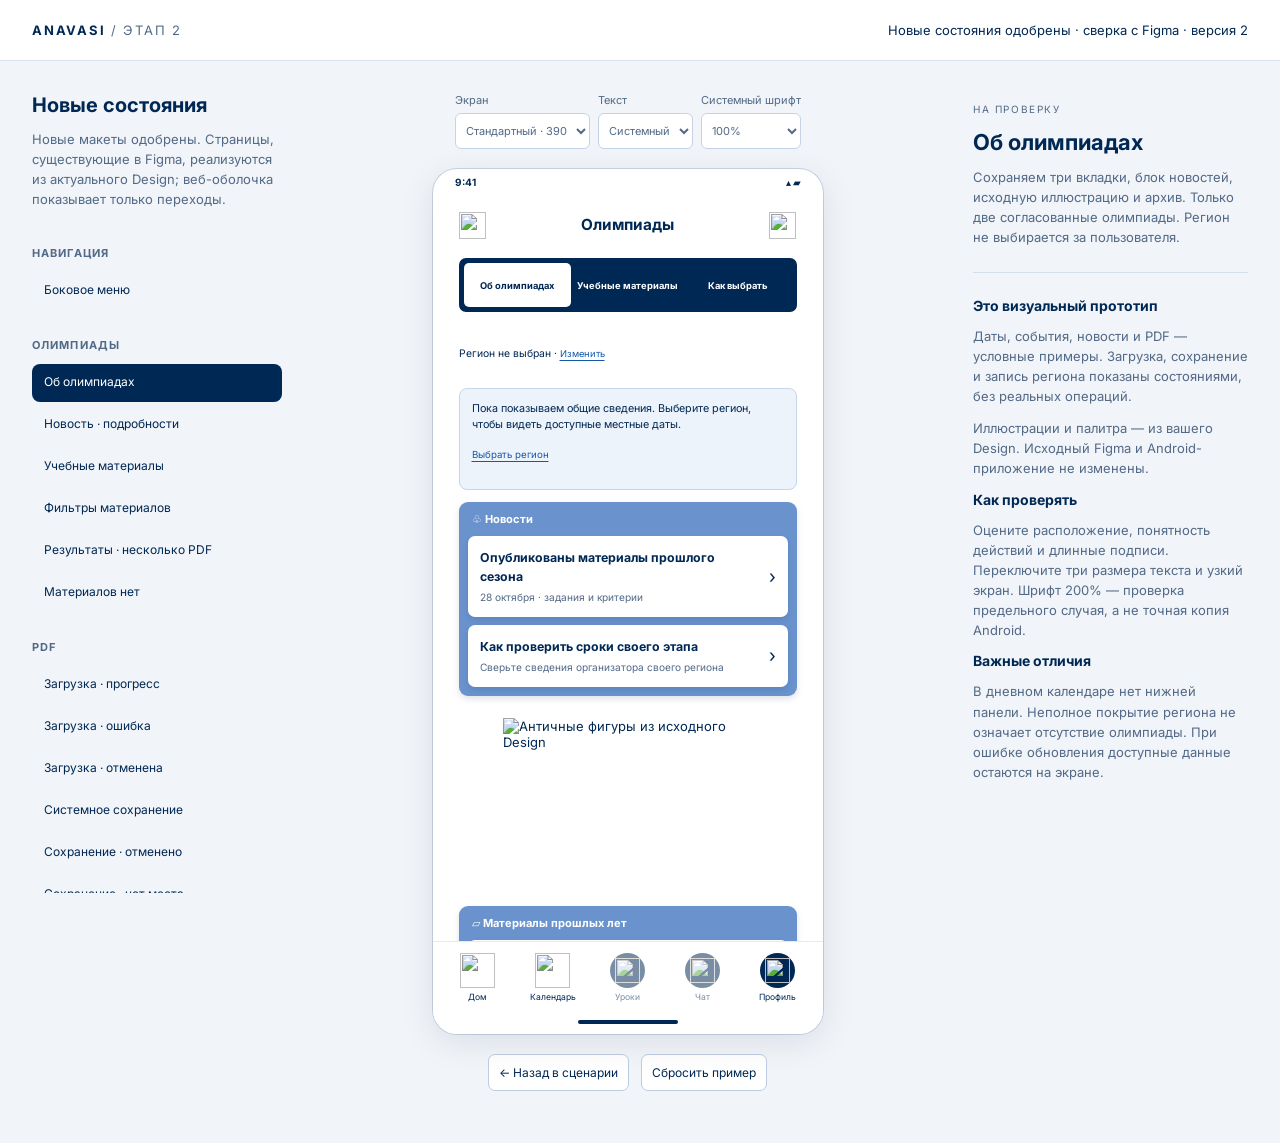
==== index.html @ b44b0d83 "Publish Anavasi Stage 2 design review prototype" ====
<!DOCTYPE html>
<html lang="ru">
<head>
  <meta charset="utf-8">
  <meta name="viewport" content="width=device-width,initial-scale=1">
  <title>Anavasi — макеты этапа 2</title>
  <link rel="stylesheet" href="styles.css">
  <script src="prototype.js" defer></script>
</head>
<body>
  <header class="review-header"><strong>ANAVASI <span>/ ЭТАП 2</span></strong><span>Новые состояния одобрены · сверка с Figma · версия 2</span></header>
  <main class="workbench">
    <aside class="scenarios"><h1>Новые состояния</h1><p>Новые макеты одобрены. Страницы, существующие в Figma, реализуются из актуального Design; веб-оболочка показывает только переходы.</p><nav id="scenarios" aria-label="Сценарии макетов"></nav></aside>
    <section class="preview" aria-label="Предпросмотр">
      <div class="controls">
        <label>Экран<select id="width"><option value="390">Стандартный · 390</option><option value="320">Узкий · 320</option></select></label>
        <label>Текст<select id="text"><option value="1">Системный</option><option value="1.15">Средний</option><option value="1.3">Большой</option></select></label>
        <label>Системный шрифт<select id="system"><option value="1">100%</option><option value="1.3">130%</option><option value="2">200%</option></select></label>
      </div>
      <div class="phone" id="phone"><div class="statusbar" aria-hidden="true"><span>9:41</span><span>▴ ▰</span></div><div id="screen"></div><div class="systembar" aria-hidden="true"><i></i></div></div>
      <div class="preview-actions"><button id="back">← Назад в сценарии</button><button id="reset">Сбросить пример</button></div>
    </section>
    <aside class="review-notes"><div class="eyebrow">НА ПРОВЕРКУ</div><h2 id="scenario-title"></h2><p id="scenario-note"></p><div class="divider"></div><h3>Это визуальный прототип</h3><p>Даты, события, новости и PDF — условные примеры. Загрузка, сохранение и запись региона показаны состояниями, без реальных операций.</p><p>Иллюстрации и палитра — из вашего Design. Исходный Figma и Android-приложение не изменены.</p><h3>Как проверять</h3><p>Оцените расположение, понятность действий и длинные подписи. Переключите три размера текста и узкий экран. Шрифт 200% — проверка предельного случая, а не точная копия Android.</p><p id="review-warning" role="status"></p><h3>Важные отличия</h3><p>В дневном календаре нет нижней панели. Неполное покрытие региона не означает отсутствие олимпиады. При ошибке обновления доступные данные остаются на экране.</p></aside>
  </main>
</body>
</html>
---- styles.css ----
@font-face{font-family:Inter;src:url('assets/inter.ttf') format('truetype');font-weight:100 900;font-display:swap}
.phone .profile-row.region-row{display:grid;grid-template-columns:29px minmax(44px,1fr) minmax(0,1.15fr) 9px;align-items:center;gap:9px;min-height:39px;padding:5px 0}.phone .region-row .region-value{max-width:none;text-align:right;margin:0;font-size:.78em;line-height:1.3;color:var(--muted);overflow-wrap:anywhere}.phone .region-map-circle{width:29px;height:29px;border-radius:50%;background:var(--navy);display:grid;place-items:center}.phone .region-map-circle img{width:auto;height:auto;background:none;border-radius:0;padding:0;transform:scale(1.6)}
.phone .figma-news-panel,.phone .figma-archive-panel{position:relative;isolation:isolate;overflow:hidden}.figma-news-panel:before,.figma-archive-panel:before{content:'';position:absolute;inset:0;z-index:-1;background-position:center;background-size:cover;opacity:.30;pointer-events:none}.figma-news-panel:before{background-image:url('assets/olympiads-news-mosaic.png')}.figma-archive-panel:before{background-image:url('assets/olympiads-archive-mosaic.png')}.phone .event-card.conduct{background-image:url('assets/daily-card-mosaic.png'),url('assets/daily-card-base.png');background-position:center;background-size:cover,100% 100%;border-radius:8px;box-shadow:none}
.phone .app-header .home-heading{font-size:1.8em;overflow-wrap:anywhere}.notice .text-link{display:block}.home-main .home-subtitle{margin-top:-4px}
.phone .profile-row>span,.phone .region-option>span{min-width:0;overflow-wrap:anywhere}.phone .profile-identity>div:last-child{min-width:0;overflow-wrap:anywhere}.phone .modal,.phone .app-main{overflow-wrap:anywhere}
#phone{--fit:1;--font:calc(var(--text)*var(--system)*var(--fit))}
.phone .profile-main,.phone .home-main{overflow:hidden}
.scenarios{position:sticky;top:16px;max-height:calc(100vh - 100px);overflow:auto;align-self:start}
.phone .modal-layer{font-size:calc(13px * var(--text) * var(--actual-system,1))}
:root{font-family:Inter,Arial,sans-serif;color:#002854;background:#f1f4f8;font-synthesis:none;--navy:#002854;--blue:#6a93ce;--light:#e5edf8;--muted:#526987;--shadow:0 3px 6px #00285422}
*{box-sizing:border-box}body{margin:0}button,input,select,a{-webkit-tap-highlight-color:transparent}button,input,select{font:inherit;color:inherit}button,a,select{touch-action:manipulation}button{cursor:pointer;border:0;background:none}button:disabled{cursor:default;opacity:.52}button:focus-visible,a:focus-visible,input:focus-visible,select:focus-visible{outline:3px solid #2162b5;outline-offset:2px}a{color:#1458a9}p{line-height:1.55}h1,h2,h3,p{margin:0 0 12px}h1{font-size:20px}h2{font-size:22px}h3{font-size:14px}.review-header{display:flex;justify-content:space-between;gap:20px;align-items:center;padding:22px 32px;border-bottom:1px solid #d9e1eb;background:white;font-size:13px}.review-header strong{letter-spacing:.14em}.review-header strong span{font-weight:400;color:var(--muted)}.workbench{max-width:1460px;margin:auto;display:grid;grid-template-columns:250px minmax(420px,1fr) 275px;gap:28px;padding:32px}.scenarios>p,.review-notes p{font-size:13px;color:var(--muted)}.scenarios nav{display:flex;flex-direction:column;gap:4px}.scenarios h3{margin:24px 0 8px;font-size:11px;text-transform:uppercase;letter-spacing:.1em;color:var(--muted)}.scenario-link{text-align:left;min-height:38px;padding:9px 12px;border-radius:8px;font-size:12px;line-height:1.4}.scenario-link[aria-current=true]{background:var(--navy);color:white}.scenario-link:hover{background:#dbe6f4}.scenario-link[aria-current=true]:hover{background:var(--navy)}.preview{min-width:0}.controls{display:flex;flex-wrap:wrap;gap:8px;justify-content:center;margin-bottom:20px;font-size:11px}.controls label{display:flex;flex-direction:column;gap:6px;color:var(--muted)}select{padding:9px 6px;border:1px solid #c6d3e4;border-radius:6px;background:white;max-width:165px}.phone{--text:1;--system:1;--font:calc(var(--text)*var(--system));width:390px;max-width:100%;height:865px;border-radius:24px;background:white;box-shadow:0 8px 35px #00285419,0 0 0 1px #c7d2e1;overflow:hidden;margin:0 auto;display:flex;flex-direction:column;font-size:calc(13px*var(--font));position:relative}.statusbar{height:24px;flex-shrink:0;display:flex;justify-content:space-between;padding:7px 22px 0;font-size:10px;font-weight:700}.systembar{height:24px;display:flex;align-items:center;justify-content:center;flex-shrink:0;background:white;z-index:5}.systembar i{width:100px;height:4px;background:#002854;border-radius:5px}#screen{flex:1;min-height:0;position:relative;display:flex;flex-direction:column;overflow:hidden}.app-header{min-height:65px;display:grid;grid-template-columns:48px 1fr 48px;align-items:center;padding:0 16px;flex-shrink:0;gap:4px}.app-header h2{font-size:1.18em;text-align:center;margin:0;line-height:1.2}.icon-button{width:48px;height:48px;display:flex;justify-content:center;align-items:center;flex-shrink:0}.icon-button img{width:27px;height:27px;object-fit:contain}.icon-disc{border-radius:50%;background:var(--navy);color:white;width:27px;height:27px;display:grid;place-items:center;font-size:18px}.app-main{flex:1;min-height:0;overflow:auto;padding:0 26px 16px;scrollbar-width:thin;overscroll-behavior:contain}.app-main h3{font-size:1em;margin:16px 0 9px}.app-main p{line-height:1.45}.app-main small{font-size:.78em;line-height:1.45;display:block;color:var(--muted)}.nav-bottom{flex-shrink:0;display:grid;grid-template-columns:repeat(5,1fr);border-top:1px solid #e4eaf1;padding:7px 8px 4px;background:white}.nav-bottom button{min-height:57px;font-size:.66em;display:flex;align-items:center;justify-content:center;flex-direction:column;gap:4px;padding:0 1px;overflow-wrap:anywhere}.nav-bottom img{width:35px;height:35px;object-fit:contain}.nav-bottom .nav-disc{width:35px;height:35px;border-radius:50%;background:var(--navy);display:grid;place-items:center}.nav-bottom .nav-disc img{width:25px;height:25px}.nav-bottom button[aria-current=page]{font-weight:700}.tabs{display:grid;grid-template-columns:repeat(3,minmax(0,1fr));background:var(--navy);padding:5px;border-radius:7px;gap:3px;margin:0 0 20px}.tabs button{color:white;min-height:44px;font-size:.72em;font-weight:700;padding:5px 3px;overflow-wrap:anywhere;border-radius:5px}.tabs button[aria-selected=true]{background:white;color:var(--navy)}.region-context{margin-bottom:12px;font-size:.8em;line-height:1.4}.text-link{color:#1458a9;text-decoration:underline;text-underline-offset:3px;min-height:44px;padding:6px 0;text-align:left;font-size:.9em}.panel{background:var(--blue);border-radius:9px;padding:9px;box-shadow:var(--shadow);margin:12px 0 18px}.panel-title{color:white;font-weight:700;font-size:.85em;margin:1px 4px 10px}.white-card{background:white;border-radius:7px;padding:12px;box-shadow:var(--shadow);margin-bottom:8px;line-height:1.4}.white-card:last-child{margin-bottom:0}.card-button{width:100%;text-align:left;min-height:52px;display:flex;justify-content:space-between;align-items:center;gap:10px}.card-button strong{font-size:.95em}.card-button small{margin-top:5px}.chevron{font-size:1.4em;flex-shrink:0}.art{display:block;object-fit:contain;max-width:100%;margin:22px auto}.olympiads-art{width:250px;aspect-ratio:156.393/104.04}.daily-art{width:300px;aspect-ratio:187/91}.notice{background:#edf3fb;border:1px solid #c4d5ec;border-radius:8px;padding:12px;margin:10px 0;font-size:.83em;line-height:1.5}.notice.error{border-color:#d7b6b3;background:#fff5f3;color:#8b2b24}.notice.success{background:#edf4f0;border-color:#b7d2c2}.notice p:last-child{margin-bottom:0}.primary,.secondary{border-radius:8px;min-height:48px;padding:11px 16px;font-weight:700;line-height:1.4;font-size:.92em;display:flex;align-items:center;justify-content:center;text-align:center;text-decoration:none;gap:8px;width:100%;margin-top:10px}.primary{background:var(--navy);color:white}.secondary{background:white;color:var(--navy);border:1px solid var(--blue)}.pill{border-radius:10px;background:var(--light);padding:4px 7px;font-size:.72em;font-weight:500;white-space:nowrap}.subtle{color:var(--muted)}.form-field{display:flex;flex-direction:column;gap:6px;margin:16px 0}.form-field select,.form-field input{font:inherit;max-width:100%;width:100%;min-height:48px;background:white;border:1px solid #99b0ce;border-radius:8px;padding:10px}.form-field label{font-size:.88em;font-weight:700}.file-kind{font-size:.7em;letter-spacing:.02em;color:var(--muted);margin-bottom:6px}.file-card{margin:12px 0;border:1px solid #d4dfed}.file-card strong{display:block}.file-card small{margin:8px 0}.guidance p,.guidance li{font-size:.94em;line-height:1.55}.guidance li{margin-bottom:9px}.guidance ol{padding-left:24px}.guidance h3{margin-top:22px}.modal-layer{position:absolute;inset:0;background:#00285466;z-index:10;display:flex;align-items:center;justify-content:center;padding:18px}.modal-layer.drawer-layer{justify-content:flex-start;padding:0}.modal{max-height:100%;overflow:auto;width:100%;background:white;border-radius:18px;box-shadow:0 12px 40px #00162c33;padding:20px;overscroll-behavior:contain}.modal h2{font-size:1.22em;line-height:1.3;margin:0}.modal h3{font-size:1em}.modal p{font-size:.92em}.modal-head{display:flex;justify-content:space-between;align-items:center;gap:8px;margin-bottom:16px}.modal-head .icon-button{margin:-12px -14px -12px 0}.modal small{font-size:.78em;color:var(--muted);display:block;line-height:1.5}.drawer{align-self:stretch;max-width:86%;border-radius:0 20px 20px 0;padding:20px 18px;animation:slide-in .18s ease-out;display:flex;flex-direction:column}.drawer .drawer-items{display:flex;flex-direction:column;gap:8px;margin-top:20px}.drawer-items button{border-radius:9px;min-height:52px;display:flex;justify-content:space-between;align-items:center;padding:12px;text-align:left;font-weight:700}.drawer-items .active{background:var(--navy);color:white}.drawer footer{margin-top:auto;padding-top:25px;font-size:.8em;line-height:1.6;color:var(--muted)}@keyframes slide-in{from{transform:translateX(-100%)}to{transform:translateX(0)}}@media(prefers-reduced-motion:reduce){*,*::before,*::after{animation:none!important;transition:none!important;scroll-behavior:auto!important}}.region-search{display:block;width:100%;font:inherit;border:1px solid #95afcf;border-radius:8px;padding:12px;min-height:48px;margin:15px 0}.region-option{border-bottom:1px solid #e3eaf4;min-height:55px;width:100%;padding:12px 0;display:flex;align-items:center;text-align:left;gap:10px}.region-option span{flex:1}.region-option small{margin-top:5px}.region-option b{font-size:1.2em}.profile-main{position:relative;background-image:url('../../../app/src/main/res/drawable-nodpi/figma_profile_art.png');background-size:100% auto;background-repeat:no-repeat;background-position:center 160px}.profile-group{background:#fffffff0;border-radius:19px;box-shadow:var(--shadow);padding:6px 12px;margin-bottom:15px}.profile-row{width:100%;display:flex;align-items:center;gap:10px;text-align:left;min-height:39px;font-size:.9em;padding:5px 0}.profile-row img{width:29px;height:29px;object-fit:contain;background:var(--navy);border-radius:50%;padding:4px}.profile-row>span{flex:1}.profile-row small{font-size:.78em;max-width:85px;text-align:right}.profile-row.region-row{padding:9px 0;align-items:flex-start}.profile-row.region-row small{max-width:none;text-align:left;display:block;margin-top:5px;color:#1458a9;font-size:.85em}.profile-identity{display:flex;gap:16px;align-items:center;min-height:74px;font-size:.9em}.avatar{width:46px;height:46px;background:var(--navy);border-radius:50%;display:grid;place-items:center;flex-shrink:0}.avatar img{width:27px}.profile-identity small{margin-top:5px;font-size:.8em}.toggle{height:15px;width:29px;background:#1a70cd;border-radius:20px;display:block;opacity:.5}.toggle:after{content:'';display:block;height:13px;width:13px;border-radius:50%;background:white;margin:1px 0 0 15px}.calendar-head{display:flex;align-items:center;gap:2px;margin-bottom:10px}.calendar-title{flex:1;text-align:left;font-size:1em;font-weight:700;min-height:48px;padding:0}.month-title{line-height:1.3}.calendar-grid{display:grid;grid-template-columns:repeat(7,minmax(0,1fr));gap:2px}.weekday{text-align:center;font-size:.78em;padding:5px 0 8px}.day-cell{min-width:0;aspect-ratio:1;min-height:40px;display:flex;align-items:center;justify-content:center;padding:2px;font-size:.9em}.day-circle{width:100%;max-width:35px;aspect-ratio:1;border-radius:50%;border:1px solid var(--blue);display:grid;place-items:center;color:var(--blue);font-weight:700}.day-circle.light{background:var(--blue);color:white}.day-circle.dark{background:var(--navy);border-color:var(--navy);color:white}.day-circle.today{outline:2px dotted var(--navy);outline-offset:2px}.calendar-legend{display:flex;flex-wrap:wrap;gap:8px 12px;font-size:.7em;margin:16px 0}.calendar-legend span{display:flex;align-items:center;gap:5px}.dot{width:10px;height:10px;border:1px solid var(--blue);border-radius:50%;display:inline-block;flex-shrink:0}.dot.light{background:var(--blue)}.dot.dark{background:var(--navy);border-color:var(--navy)}.dot.today{border:2px dotted var(--navy)}.monthly-list{position:relative;isolation:isolate;padding-top:12px}.monthly-list:before{content:'';position:absolute;inset:0;z-index:-1;background:url('assets/monthly-art.png') center/contain no-repeat;opacity:.23}.event-card{padding:15px;background:white;border-radius:12px;box-shadow:var(--shadow);margin:14px 0;line-height:1.4}.event-card.conduct{background:var(--blue);color:white}.event-card small{color:inherit;margin-bottom:7px;opacity:.85}.event-card strong{display:block;font-size:.97em}.event-card p{font-size:.86em;margin:8px 0}.event-card a{color:inherit;font-size:.85em;display:inline-flex;align-items:center;min-height:44px}.event-time{font-weight:700;font-size:.82em;margin-bottom:8px}.week-strip{display:grid;grid-template-columns:repeat(7,minmax(0,1fr));gap:1px}.week-strip button{min-height:60px;padding:5px 0;font-size:.85em;border-radius:8px}.week-strip small{font-size:.8em;display:block;margin-bottom:5px;color:inherit}.week-strip .selected{background:var(--navy);color:white}.empty{padding:20px 10px;text-align:center;font-size:.95em;line-height:1.5}.progress{height:7px;background:#dfe8f5;border-radius:10px;overflow:hidden;margin:18px 0}.progress i{display:block;width:42%;height:100%;background:var(--navy)}.system-sheet{background:#f3f6fc;color:#22324a}.system-sheet input{width:100%;font:inherit;padding:12px;border:1px solid #8095af;border-radius:7px;margin:15px 0}.system-sheet small{color:#51617b}.home-main{padding-top:0}.home-greeting{text-align:center;margin:0;font-size:1.95em;font-weight:700;line-height:1.2}.home-subtitle{text-align:center;font-size:.62em;margin-top:4px}.home-main .maze{width:100%;height:auto;aspect-ratio:211/113;object-fit:cover;border-radius:23px;display:block;margin:15px 0 20px}.home-actions{display:grid;grid-template-columns:2.18fr 1fr;gap:8px;margin-bottom:25px}.home-actions button{border-radius:15px;font-size:.8em;min-height:44px;padding:8px;font-weight:700}.home-actions button:first-child{background:var(--blue);color:white}.home-actions button:last-child{border:1px solid var(--blue);color:var(--blue)}.home-middle{display:grid;grid-template-columns:2.18fr 1fr;gap:8px;margin-bottom:24px;align-items:start}.mini-calendar{border-radius:15px;box-shadow:var(--shadow);padding:8px;background:white;position:relative;isolation:isolate}.mini-calendar:before{content:'';position:absolute;inset:20px 0 0;background:url('../../../app/src/main/res/drawable-nodpi/figma_calendar_texture.png') center/cover;opacity:.17;z-index:-1;border-radius:15px}.mini-calendar .calendar-head{gap:0;margin-bottom:2px}.mini-calendar .calendar-title{font-size:.74em}.mini-calendar .icon-button{width:30px;min-width:30px;height:38px}.mini-calendar .calendar-grid{gap:1px}.mini-calendar .weekday{font-size:.65em;padding-bottom:3px}.mini-calendar .day-cell{min-height:24px;font-size:.68em;padding:2px}.mini-calendar .day-circle{max-width:24px}.mini-calendar .day-circle.today{outline-offset:0;outline-width:1.5px}.home-side .streak{background:var(--blue);border-radius:8px;padding:8px;color:white;font-size:.65em;line-height:1.6;box-shadow:var(--shadow)}.home-side img{width:122%;max-width:none;object-fit:contain;margin-left:-12%;margin-top:8px;opacity:.6}.home-reminder{width:100%;min-height:44px;background:var(--blue);border-radius:14px;color:white;padding:10px;text-align:left;font-size:.77em;box-shadow:var(--shadow)}.preview-actions{display:flex;gap:12px;justify-content:center;margin:20px 0;font-size:12px}.preview-actions button{padding:10px;border:1px solid #bdcce0;border-radius:7px;background:white}.eyebrow{font-size:10px;letter-spacing:.16em;color:var(--muted);margin-bottom:14px}.review-notes{padding:10px 0}.divider{height:1px;background:#d5dfec;margin:24px 0}#review-warning{color:#93401b}#review-warning:empty{display:none}.scenario-state{margin:12px 0}.preview-actions button:hover{background:#e1eaf6}
@media(max-width:1150px){.workbench{grid-template-columns:210px minmax(390px,1fr);gap:20px;padding:24px}.review-notes{grid-column:1/-1;max-width:750px}.review-notes h2{font-size:20px}}@media(max-width:700px){.review-header{padding:16px;flex-wrap:wrap;gap:8px}.workbench{display:flex;flex-direction:column;padding:16px 10px}.scenarios nav{display:grid;grid-template-columns:1fr 1fr;max-height:200px;overflow:auto}.scenarios h3{grid-column:1/-1;margin-top:12px}.preview{width:100%}.controls{gap:6px}.controls select{max-width:122px;font-size:11px}.review-notes{padding:12px}.phone{border-radius:18px}}
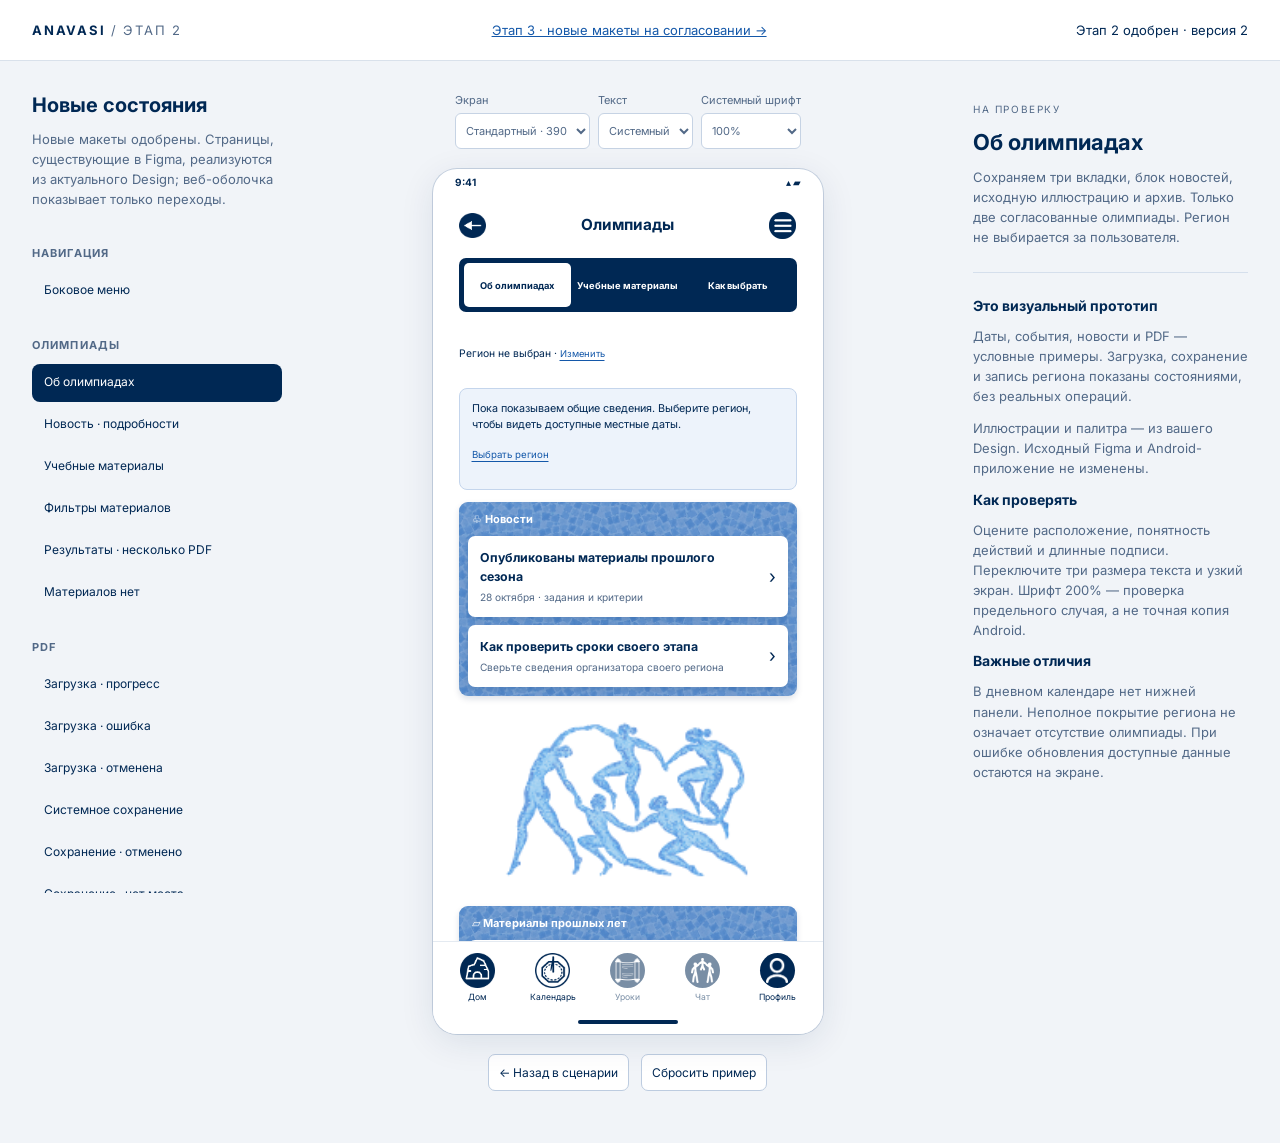
==== commit 42cc9b5f: "design: add Stage 3 revision 1 for owner review Publish 74 proposed local-learning states with Figma" ====
--- a/index.html
+++ b/index.html
@@ -8,7 +8,7 @@
   <script src="prototype.js" defer></script>
 </head>
 <body>
-  <header class="review-header"><strong>ANAVASI <span>/ ЭТАП 2</span></strong><span>Новые состояния одобрены · сверка с Figma · версия 2</span></header>
+  <header class="review-header"><strong>ANAVASI <span>/ ЭТАП 2</span></strong><a href="stage-3/index.html">Этап 3 · новые макеты на согласовании →</a><span>Этап 2 одобрен · версия 2</span></header>
   <main class="workbench">
     <aside class="scenarios"><h1>Новые состояния</h1><p>Новые макеты одобрены. Страницы, существующие в Figma, реализуются из актуального Design; веб-оболочка показывает только переходы.</p><nav id="scenarios" aria-label="Сценарии макетов"></nav></aside>
     <section class="preview" aria-label="Предпросмотр">
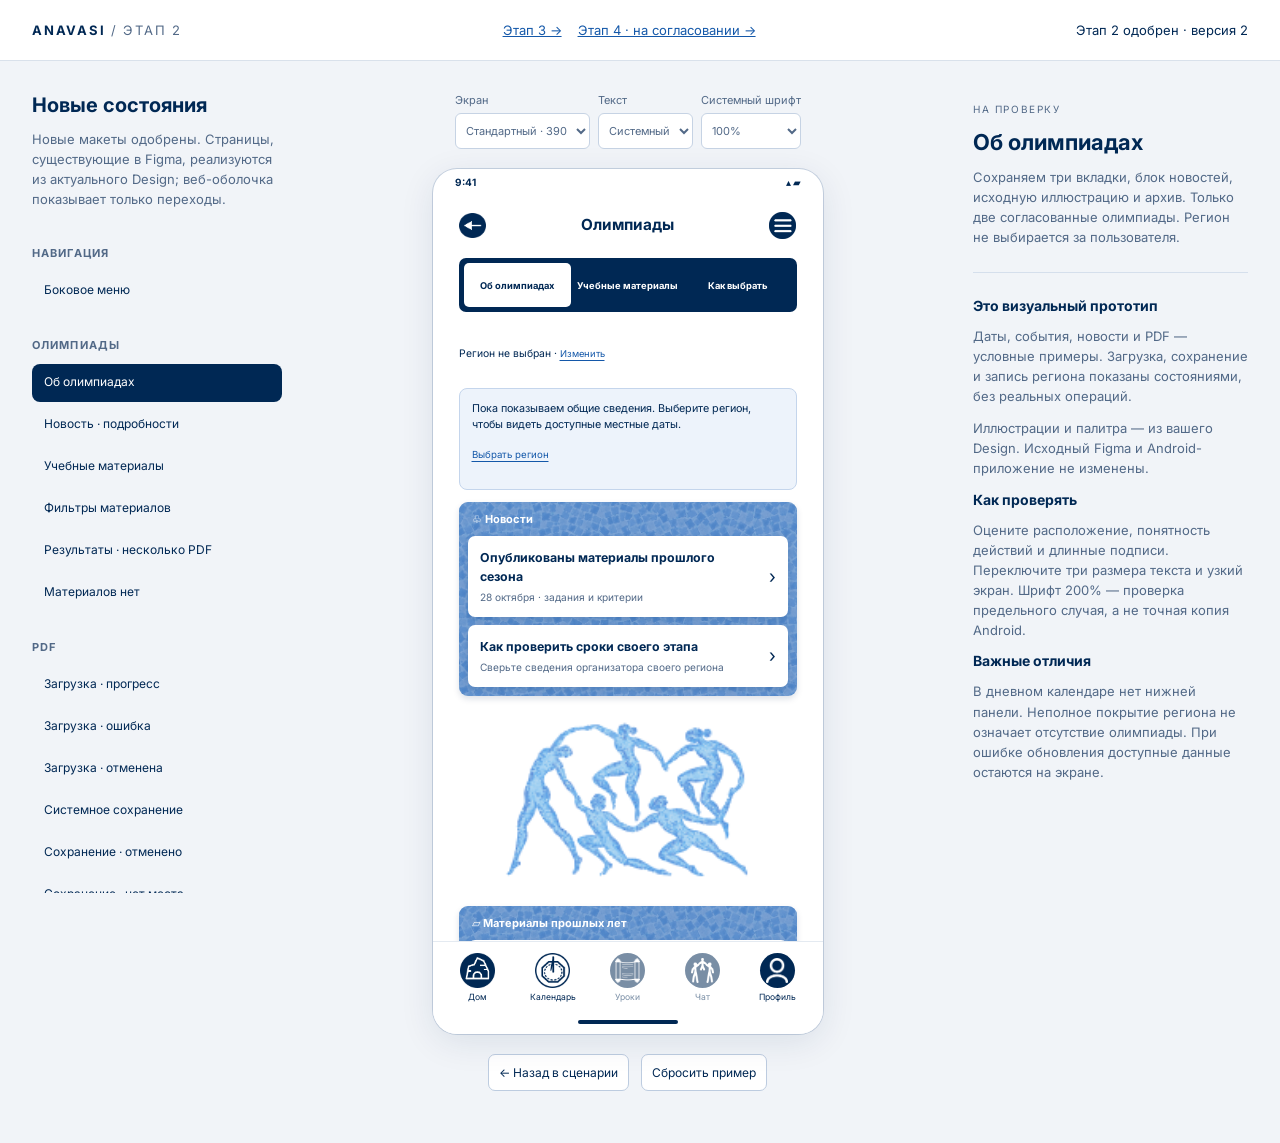
==== commit c22c48b9: "Add Stage 4 design review prototype Publish revision 1 with bilingual missing states, local interact" ====
--- a/index.html
+++ b/index.html
@@ -8,7 +8,7 @@
   <script src="prototype.js" defer></script>
 </head>
 <body>
-  <header class="review-header"><strong>ANAVASI <span>/ ЭТАП 2</span></strong><a href="stage-3/index.html">Этап 3 · новые макеты на согласовании →</a><span>Этап 2 одобрен · версия 2</span></header>
+  <header class="review-header"><strong>ANAVASI <span>/ ЭТАП 2</span></strong><nav aria-label="Этапы" style="display:flex;flex-wrap:wrap;gap:1rem"><a href="stage-3/index.html">Этап 3 →</a><a href="stage-4/index.html">Этап 4 · на согласовании →</a></nav><span>Этап 2 одобрен · версия 2</span></header>
   <main class="workbench">
     <aside class="scenarios"><h1>Новые состояния</h1><p>Новые макеты одобрены. Страницы, существующие в Figma, реализуются из актуального Design; веб-оболочка показывает только переходы.</p><nav id="scenarios" aria-label="Сценарии макетов"></nav></aside>
     <section class="preview" aria-label="Предпросмотр">
